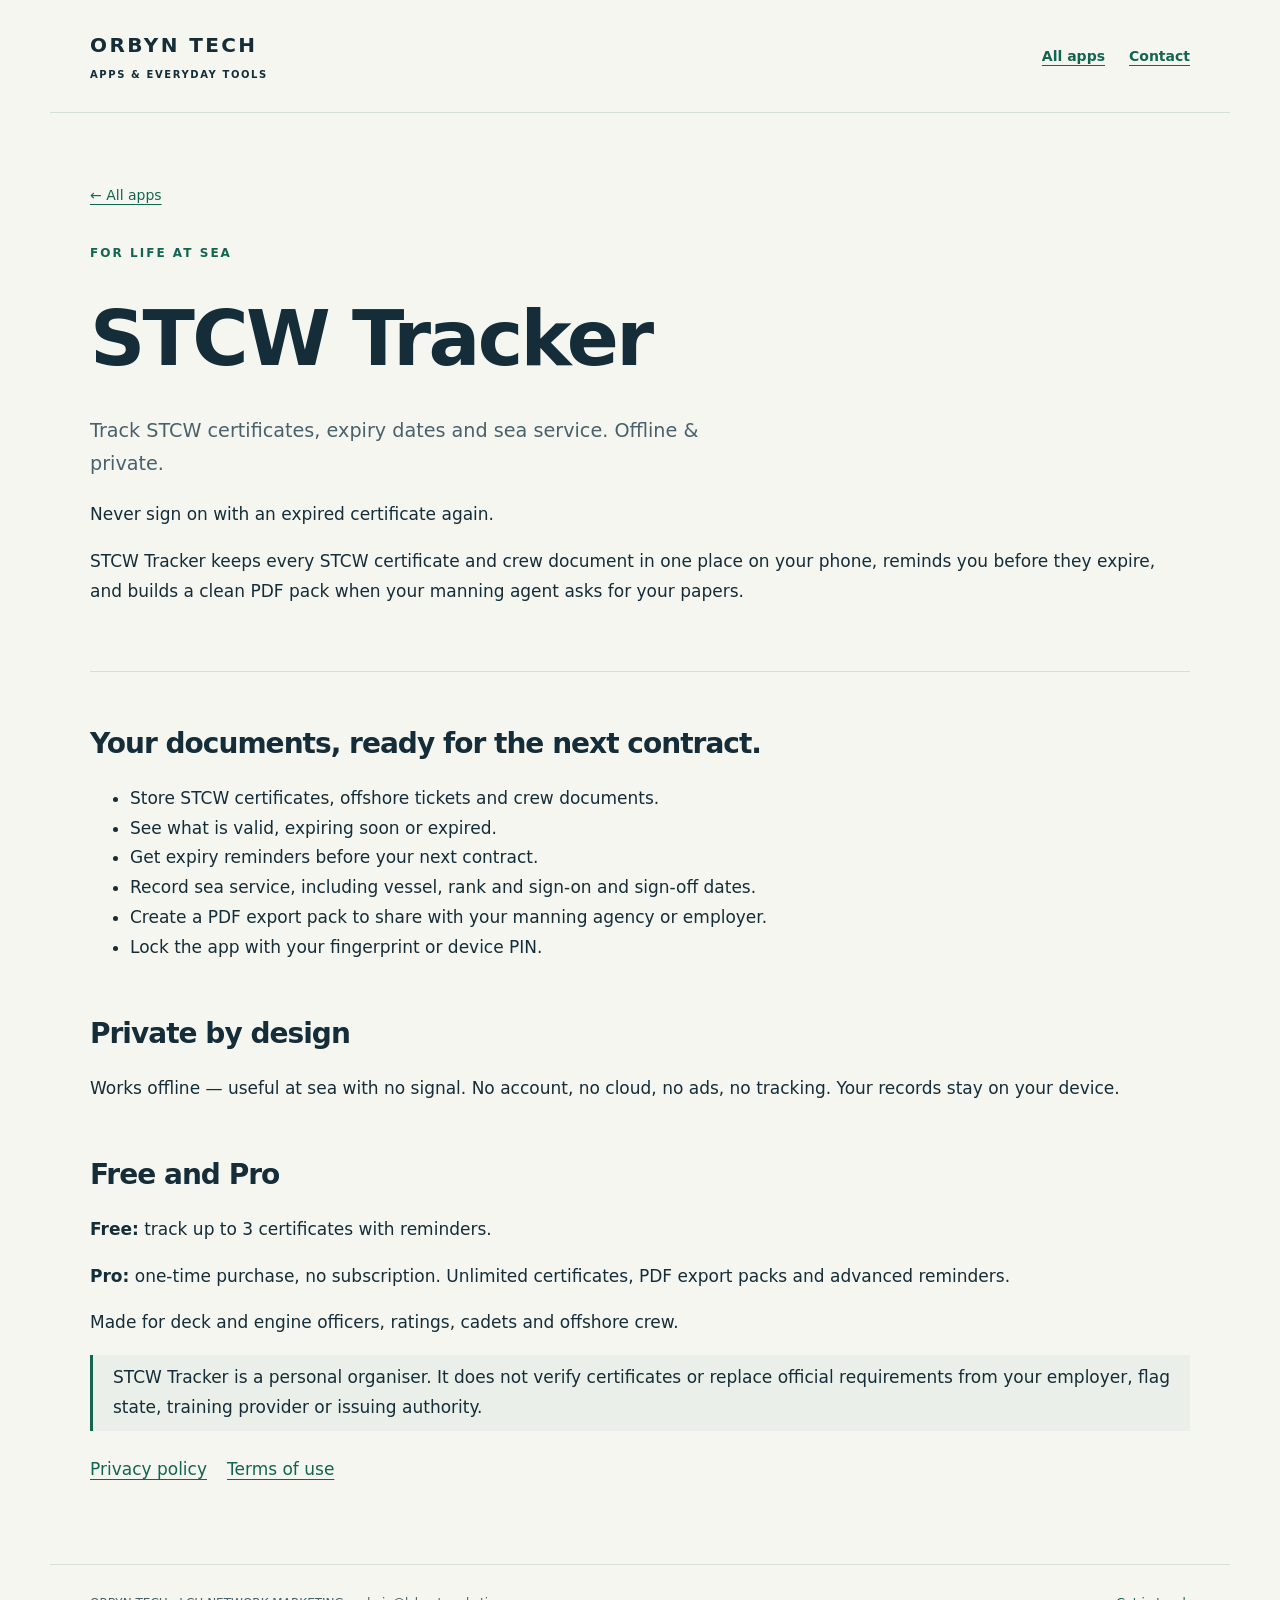
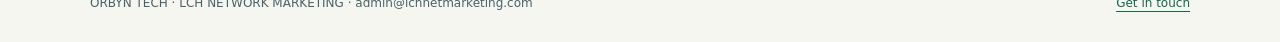
==== stcw-tracker/index.html @ 0ded22f8 "Publish ORBYN TECH app pages and reviewed policies" ====
<!doctype html>
<html lang="en">
<head>
<meta charset="utf-8">
<meta name="viewport" content="width=device-width, initial-scale=1">
<title>STCW Tracker: Seafarer Certs | ORBYN TECH</title>
<meta name="description" content="Track STCW certificates, expiry dates and sea service. Offline and private, with local reminders and PDF export packs.">
<link rel="canonical" href="https://apps.lchnetmarketing.com/stcw-tracker/">
<link rel="stylesheet" href="/assets/site.css">

</head>
<body>
<a class="skip" href="#main">Skip to content</a>
<header class="site-header"><a class="brand" href="/">ORBYN TECH<span>APPS &amp; EVERYDAY TOOLS</span></a><nav aria-label="Main navigation"><a href="/">All apps</a><a href="mailto:admin@lchnetmarketing.com">Contact</a></nav></header>
<main id="main" class="content">
<p class="back"><a href="/">← All apps</a></p><section class="hero"><p class="eyebrow">For life at sea</p><h1>STCW Tracker</h1><p class="lede">Track STCW certificates, expiry dates and sea service. Offline &amp; private.</p><p>Never sign on with an expired certificate again.</p><p>STCW Tracker keeps every STCW certificate and crew document in one place on your phone, reminds you before they expire, and builds a clean PDF pack when your manning agent asks for your papers.</p><!-- Google Play link: add the approved store URL after publication. --></section>
<section><h2>Your documents, ready for the next contract.</h2><ul><li>Store STCW certificates, offshore tickets and crew documents.</li><li>See what is valid, expiring soon or expired.</li><li>Get expiry reminders before your next contract.</li><li>Record sea service, including vessel, rank and sign-on and sign-off dates.</li><li>Create a PDF export pack to share with your manning agency or employer.</li><li>Lock the app with your fingerprint or device PIN.</li></ul></section>
<section><h2>Private by design</h2><p>Works offline — useful at sea with no signal. No account, no cloud, no ads, no tracking. Your records stay on your device.</p></section>
<section><h2>Free and Pro</h2><p><strong>Free:</strong> track up to 3 certificates with reminders.</p><p><strong>Pro:</strong> one-time purchase, no subscription. Unlimited certificates, PDF export packs and advanced reminders.</p><p>Made for deck and engine officers, ratings, cadets and offshore crew.</p></section>
<p class="note">STCW Tracker is a personal organiser. It does not verify certificates or replace official requirements from your employer, flag state, training provider or issuing authority.</p>
<div class="links"><a href="/stcw-tracker/privacy/">Privacy policy</a><a href="/stcw-tracker/terms/">Terms of use</a></div>
</main>
<footer><p>ORBYN TECH · LCH NETWORK MARKETING · admin@lchnetmarketing.com</p><a href="mailto:admin@lchnetmarketing.com">Get in touch</a></footer>
</body>
</html>
---- assets/site.css ----
:root{color-scheme:light;--ink:#142d38;--muted:#49616a;--accent:#146452;--paper:#f5f6f0;--line:#d5dfd8}*{box-sizing:border-box}body{margin:0;background:var(--paper);color:var(--ink);font:17px/1.75 system-ui,-apple-system,"Segoe UI",sans-serif}a{color:var(--accent);text-underline-offset:4px}a:hover{text-decoration-thickness:2px}a:focus-visible{outline:3px solid var(--accent);outline-offset:5px}h1,h2,h3{line-height:1.15;letter-spacing:-.035em}h1{font-size:clamp(2.5rem,6vw,4.8rem);max-width:850px;margin:.4em 0}h2{font-size:1.75rem;margin-top:2em}p{margin:1em 0}.site-header,footer{max-width:1180px;margin:auto;padding:28px 40px;display:flex;align-items:center;justify-content:space-between;gap:24px}.site-header{border-bottom:1px solid var(--line)}.brand{font-weight:800;text-decoration:none;letter-spacing:.12em;color:var(--ink);font-size:20px}.brand span{display:block;font-size:10px;letter-spacing:.16em;margin-top:3px}nav{display:flex;gap:24px}nav a{font-size:14px;font-weight:600}.content{max-width:1180px;margin:auto;padding:56px 40px 80px}.eyebrow{text-transform:uppercase;font-size:12px;letter-spacing:.17em;font-weight:750;color:var(--accent)}.lede{font-size:1.2rem;color:var(--muted);max-width:680px}.hero{padding:10px 0 48px;border-bottom:1px solid var(--line)}.cards{display:grid;grid-template-columns:repeat(2,minmax(0,1fr));gap:24px;margin-top:32px}.card{background:#fff;border:1px solid var(--line);border-radius:16px;padding:32px}.card h2{margin:.5em 0;font-size:2rem}.card p{color:var(--muted)}.badge{font-size:11px;letter-spacing:.12em;text-transform:uppercase;color:var(--accent);font-weight:700}.button{display:inline-block;padding:12px 20px;background:var(--accent);color:#fff;border-radius:7px;text-decoration:none;font-weight:650}.links{display:flex;flex-wrap:wrap;gap:20px;margin-top:24px}.note{border-left:3px solid var(--accent);padding:8px 20px;background:#eaf0e9}.policy{max-width:850px;padding:50px 40px 80px;margin:auto}.policy h1{font-size:clamp(2rem,5vw,3.25rem)}.policy h2{font-size:1.4rem;letter-spacing:-.02em}.policy li{margin:.7em 0}.policy article{overflow-wrap:anywhere}.back{font-size:14px}footer{border-top:1px solid var(--line);font-size:12px;color:var(--muted);align-items:flex-start}footer p{margin:0}.skip{position:absolute;left:12px;top:-100px;padding:10px;background:#fff;z-index:2}.skip:focus{top:12px}@media(max-width:650px){.site-header,footer{padding:24px;flex-direction:column;align-items:flex-start;gap:12px}.content,.policy{padding:32px 24px 52px}.cards{grid-template-columns:1fr}.card{padding:24px}nav{gap:22px}.hero{padding-bottom:32px}h1{font-size:2.6rem}footer p{overflow-wrap:anywhere}}
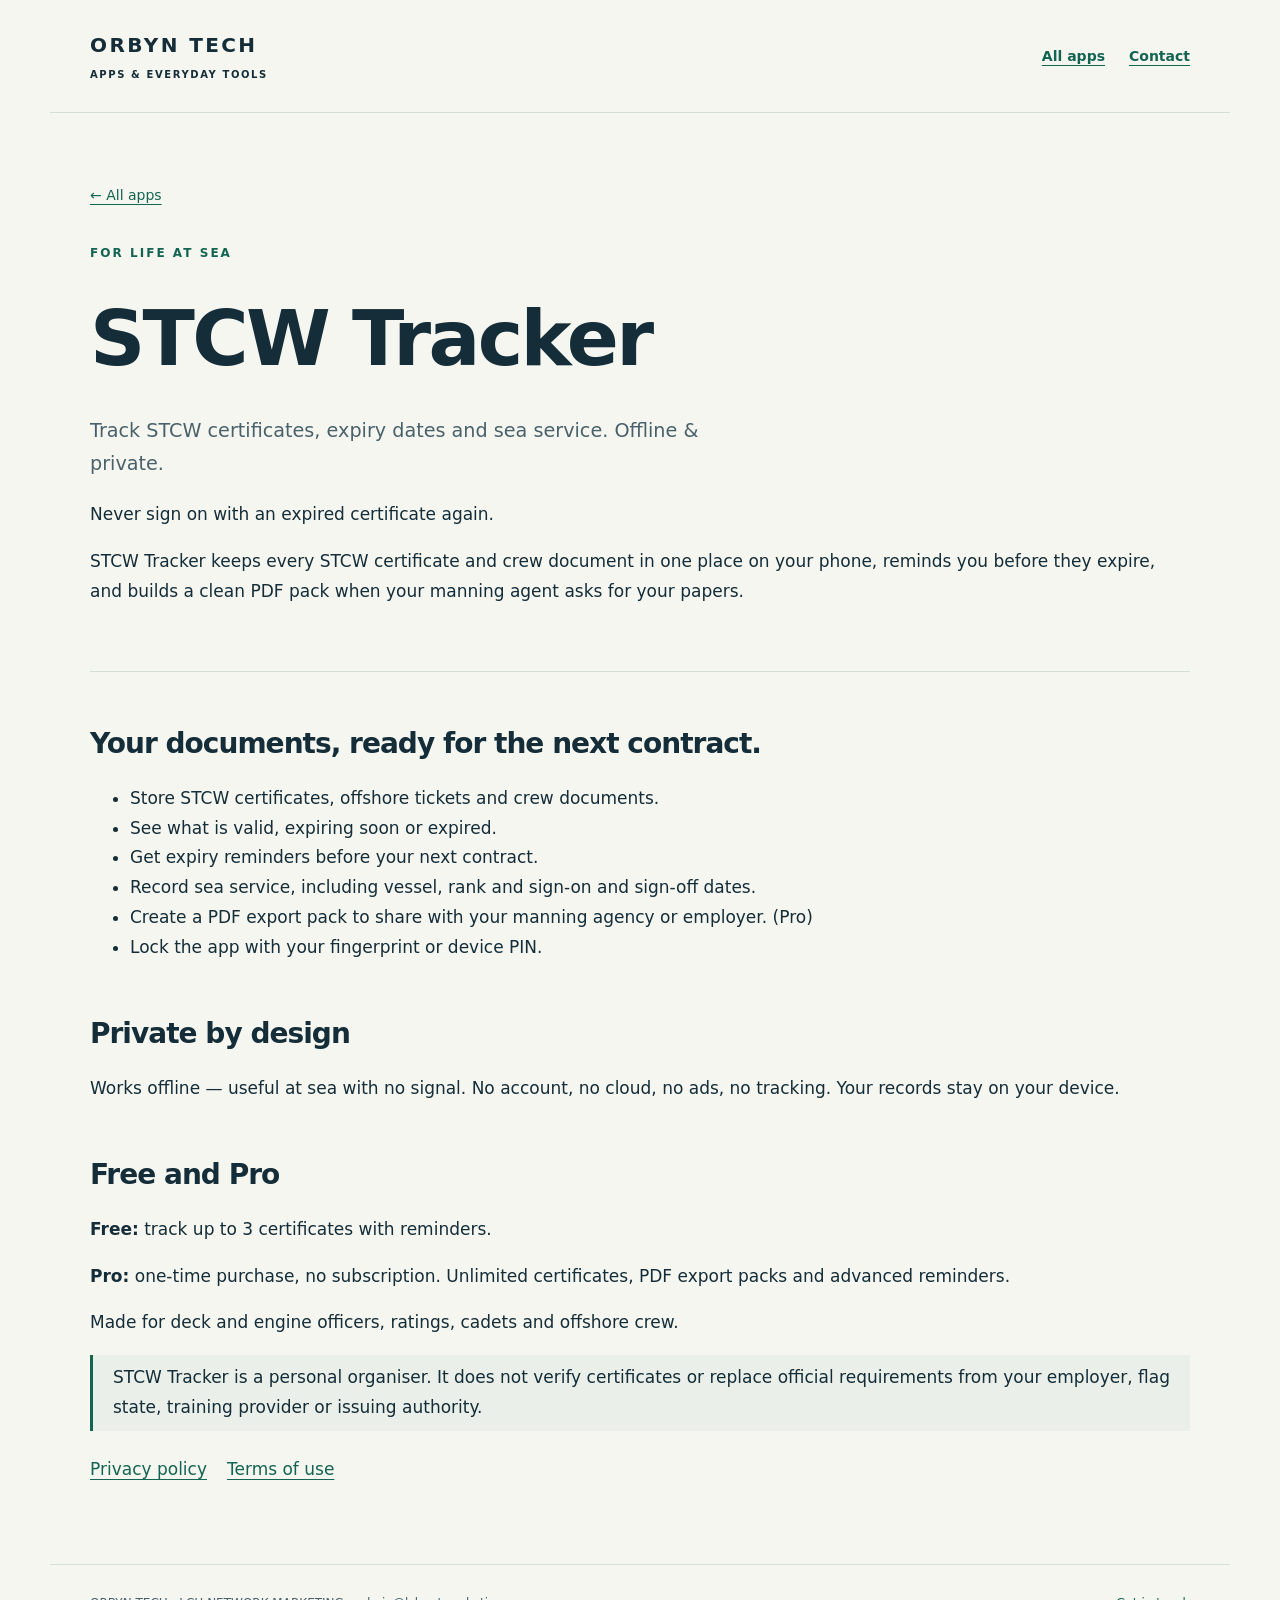
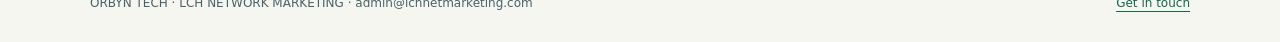
==== commit c7e0d616: "Clarify PDF export requires STCW Tracker Pro" ====
--- a/stcw-tracker/index.html
+++ b/stcw-tracker/index.html
@@ -14,7 +14,7 @@
 <header class="site-header"><a class="brand" href="/">ORBYN TECH<span>APPS &amp; EVERYDAY TOOLS</span></a><nav aria-label="Main navigation"><a href="/">All apps</a><a href="mailto:admin@lchnetmarketing.com">Contact</a></nav></header>
 <main id="main" class="content">
 <p class="back"><a href="/">← All apps</a></p><section class="hero"><p class="eyebrow">For life at sea</p><h1>STCW Tracker</h1><p class="lede">Track STCW certificates, expiry dates and sea service. Offline &amp; private.</p><p>Never sign on with an expired certificate again.</p><p>STCW Tracker keeps every STCW certificate and crew document in one place on your phone, reminds you before they expire, and builds a clean PDF pack when your manning agent asks for your papers.</p><!-- Google Play link: add the approved store URL after publication. --></section>
-<section><h2>Your documents, ready for the next contract.</h2><ul><li>Store STCW certificates, offshore tickets and crew documents.</li><li>See what is valid, expiring soon or expired.</li><li>Get expiry reminders before your next contract.</li><li>Record sea service, including vessel, rank and sign-on and sign-off dates.</li><li>Create a PDF export pack to share with your manning agency or employer.</li><li>Lock the app with your fingerprint or device PIN.</li></ul></section>
+<section><h2>Your documents, ready for the next contract.</h2><ul><li>Store STCW certificates, offshore tickets and crew documents.</li><li>See what is valid, expiring soon or expired.</li><li>Get expiry reminders before your next contract.</li><li>Record sea service, including vessel, rank and sign-on and sign-off dates.</li><li>Create a PDF export pack to share with your manning agency or employer. (Pro)</li><li>Lock the app with your fingerprint or device PIN.</li></ul></section>
 <section><h2>Private by design</h2><p>Works offline — useful at sea with no signal. No account, no cloud, no ads, no tracking. Your records stay on your device.</p></section>
 <section><h2>Free and Pro</h2><p><strong>Free:</strong> track up to 3 certificates with reminders.</p><p><strong>Pro:</strong> one-time purchase, no subscription. Unlimited certificates, PDF export packs and advanced reminders.</p><p>Made for deck and engine officers, ratings, cadets and offshore crew.</p></section>
 <p class="note">STCW Tracker is a personal organiser. It does not verify certificates or replace official requirements from your employer, flag state, training provider or issuing authority.</p>
